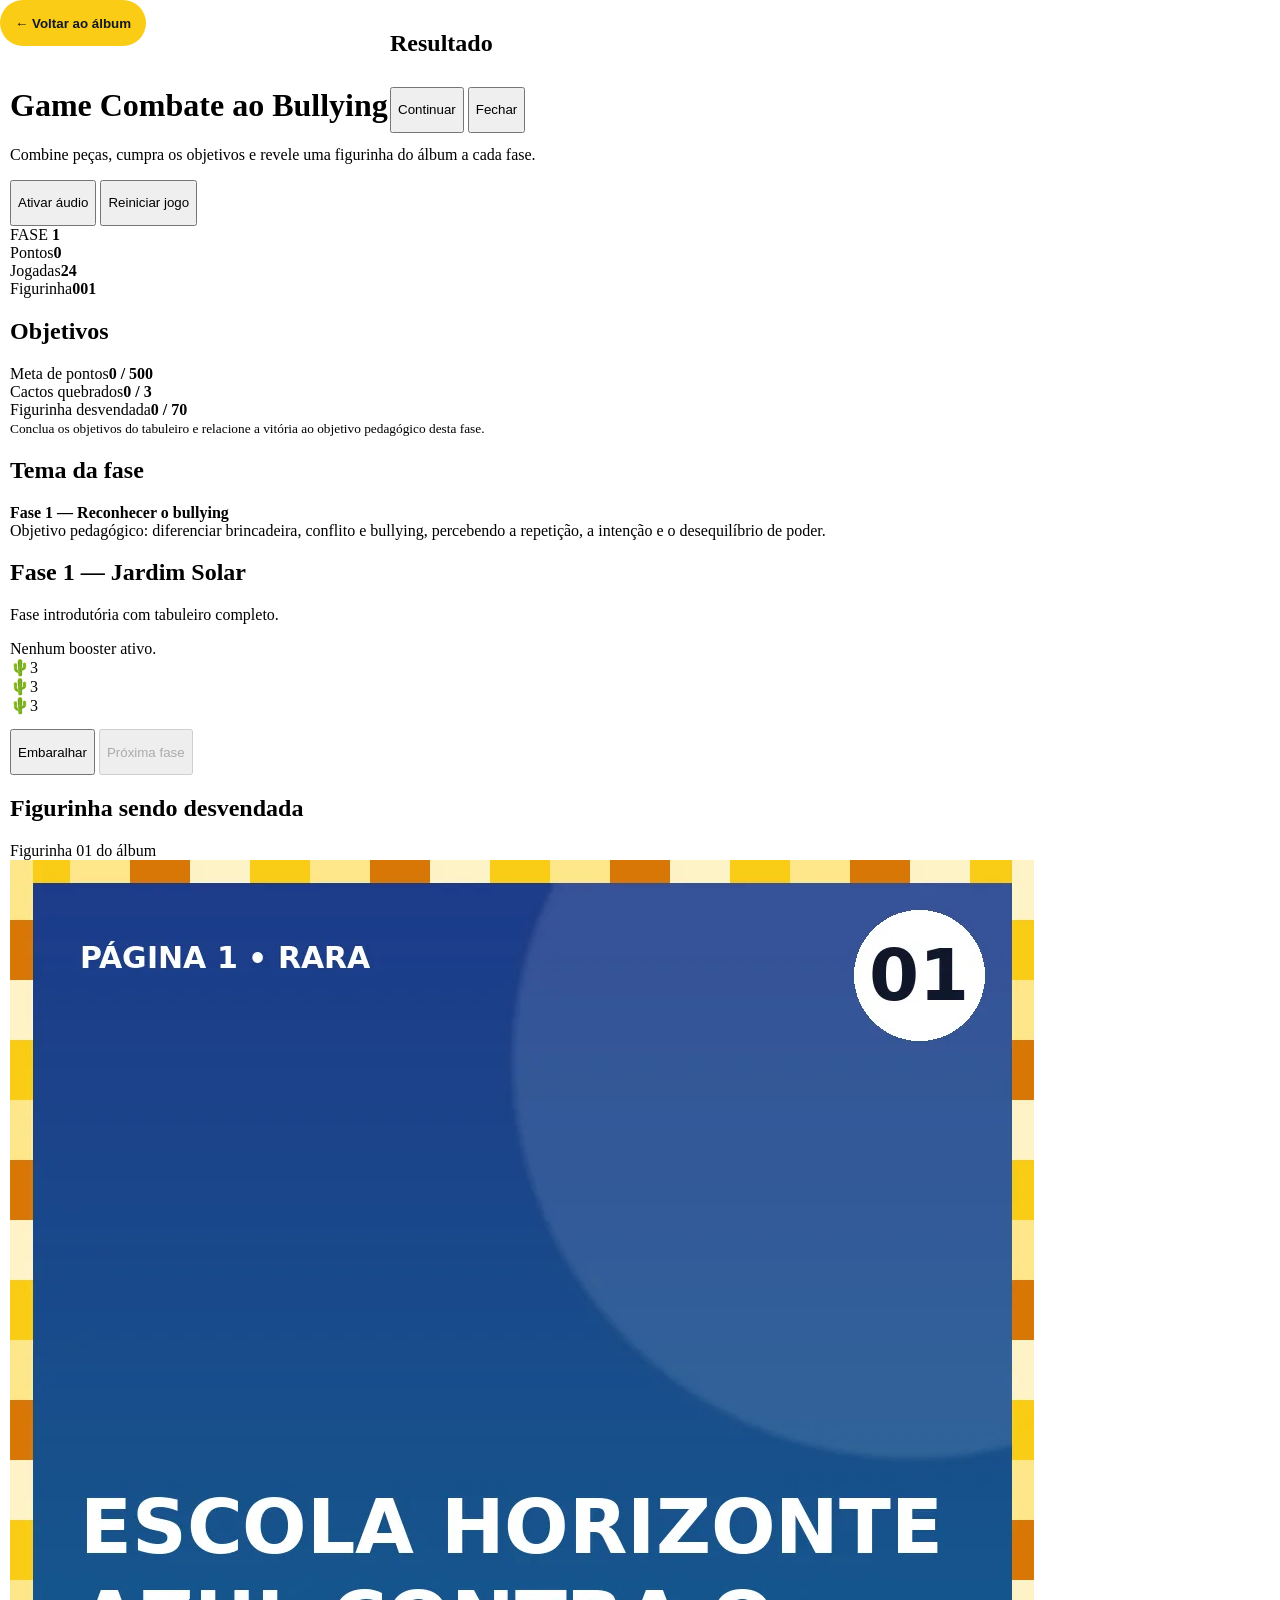
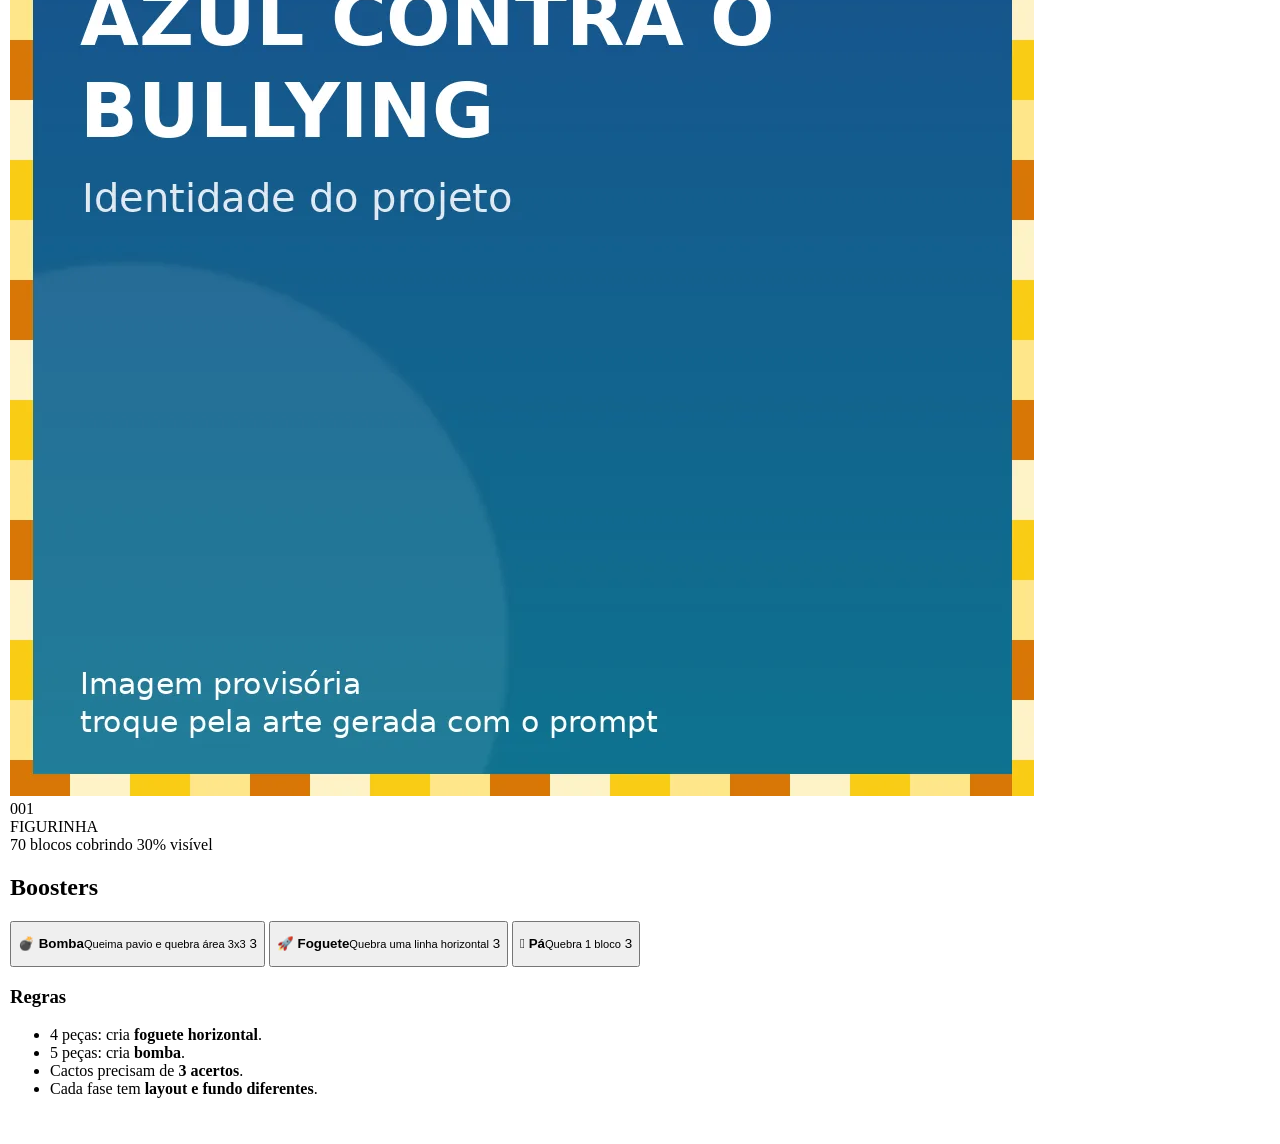
==== game/index.html @ 249a3100 "Álbum Combate ao Bullying e ao Cyberbullying — versão 1 Álbum digital pedagógico com escola fictícia" ====
<!DOCTYPE html>
<html lang="pt-BR">
<head>
  <meta charset="UTF-8" />
  <meta name="viewport" content="width=device-width, initial-scale=1.0" />
  <title>Game — Combate ao Bullying</title>
  <link rel="stylesheet" href="style.css" />
  <link rel="stylesheet" href="mobile-fix.css" />
</head>
<body>
  <audio id="audioFundo" src="audio/fundo.mp3" loop></audio>
  <audio id="audioClick" src="audio/click.mp3"></audio>
  <audio id="audioSwipe" src="audio/swipe.mp3"></audio>
  <audio id="audioMatch" src="audio/match.mp3"></audio>
  <audio id="audioSparkle" src="audio/sparkle.mp3"></audio>
  <audio id="audioBomba" src="audio/bomba.mp3"></audio>
  <audio id="audioFoguete" src="audio/foguete.mp3"></audio>
  <audio id="audioPa" src="audio/pa.mp3"></audio>
  <audio id="audioErro" src="audio/erro.mp3"></audio>
  <audio id="audioVitoria" src="audio/vitoria.mp3"></audio>

  <button id="dxGameBack" onclick="window.location.href='../index.html'">← Voltar ao álbum</button>

  <div class="pagina">
    <header class="topbar">
      <div>
        <h1>Game Combate ao Bullying</h1>
        <p>Combine peças, cumpra os objetivos e revele uma figurinha do álbum a cada fase.</p>
      </div>
      <div class="topbar-actions">
        <button id="btnAudio" class="btn btn-dark">Ativar áudio</button>
        <button id="btnReiniciar" class="btn btn-dark">Reiniciar jogo</button>
      </div>
    </header>

    <main class="layout">
      <aside class="painel painel-esquerdo">
        <div class="placa">
          <span class="placa-titulo">FASE</span>
          <strong id="faseAtual">1</strong>
        </div>

        <div class="card-info">
          <div class="linha-info"><span>Pontos</span><strong id="pontos">0</strong></div>
          <div class="linha-info"><span>Jogadas</span><strong id="movimentos">0</strong></div>
          <div class="linha-info"><span>Figurinha</span><strong id="figurinhaNumero">001</strong></div>
        </div>

        <div class="objetivos">
          <h2>Objetivos</h2>
          <div class="objetivo-item"><span>Meta de pontos</span><strong id="metaPontos">0 / 0</strong></div>
          <div class="objetivo-item"><span>Cactos quebrados</span><strong id="metaCactos">0 / 0</strong></div>
          <div class="objetivo-item"><span>Figurinha desvendada</span><strong id="metaFigurinha">0 / 0</strong></div>
          <div class="barra"><div id="progresso" class="progresso"></div></div>
          <small id="descricaoFase">Conclua os 3 objetivos para passar de fase.</small>
        </div>

        <div class="painel-preparo">
          <h2>Tema da fase</h2>
          <p id="temaFase">Cada fase agora tem layout próprio, fundo próprio e dificuldade própria.</p>
        </div>
      </aside>

      <section class="centro">
        <div class="tabuleiro-topo">
          <h2 id="tituloFase">Fase 1</h2>
          <p id="subtituloFase">Troque peças por clique ou arrastando um bloco por vez.</p>
        </div>

        <div id="statusBooster" class="status-booster">Nenhum booster ativo.</div>

        <div class="tabuleiro-wrap">
          <div id="tabuleiro" class="tabuleiro"></div>
        </div>

        <div class="acoes-centro">
          <button id="btnEmbaralhar" class="btn">Embaralhar</button>
          <button id="btnProximaFase" class="btn btn-primary" disabled>Próxima fase</button>
        </div>
      </section>

      <aside class="painel painel-direito">
        <div class="figurinha-box">
          <div class="figurinha-head">
            <h2>Figurinha sendo desvendada</h2>
            <span id="figurinhaArquivo" class="etiqueta-arquivo">001.webp</span>
          </div>
          <div id="stickerPreview" class="sticker-preview sem-imagem">
            <img id="stickerImage" alt="Figurinha" />
            <div id="stickerFallback" class="sticker-fallback">
              <div class="fallback-numero" id="fallbackNumero">001</div>
              <div class="fallback-texto">FIGURINHA</div>
            </div>
            <div id="stickerMask" class="sticker-mask"></div>
          </div>
          <div class="figurinha-stats">
            <span id="coberturaRestante">0 blocos cobrindo</span>
            <span id="porcentagemVisivel">0% visível</span>
          </div>
        </div>

        <h2>Boosters</h2>
        <button id="boosterBomba" class="booster-btn">
          <span class="booster-icone">💣</span>
          <span class="booster-texto"><strong>Bomba</strong><small>Queima pavio e quebra área 3x3</small></span>
          <span id="qtdBomba" class="booster-qtd">3</span>
        </button>

        <button id="boosterFoguete" class="booster-btn">
          <span class="booster-icone">🚀</span>
          <span class="booster-texto"><strong>Foguete</strong><small>Quebra uma linha horizontal</small></span>
          <span id="qtdFoguete" class="booster-qtd">3</span>
        </button>

        <button id="boosterPa" class="booster-btn">
          <span class="booster-icone">🪏</span>
          <span class="booster-texto"><strong>Pá</strong><small>Quebra 1 bloco</small></span>
          <span id="qtdPa" class="booster-qtd">3</span>
        </button>

        <div class="ajuda">
          <h3>Regras</h3>
          <ul>
            <li>4 peças: cria <b>foguete horizontal</b>.</li>
            <li>5 peças: cria <b>bomba</b>.</li>
            <li>Cactos precisam de <b>3 acertos</b>.</li>
            <li>Cada fase tem <b>layout e fundo diferentes</b>.</li>
          </ul>
        </div>
      </aside>
    </main>
  </div>

  <div id="modal" class="modal escondido">
    <div class="modal-box">
      <h2 id="modalTitulo">Resultado</h2>
      <p id="modalTexto"></p>
      <div class="modal-actions">
        <button id="btnModalPrincipal" class="btn btn-primary">Continuar</button>
        <button id="btnModalSecundario" class="btn btn-dark escondido">Fechar</button>
      </div>
    </div>
  </div>

  <script src="figurinhas/figurinhas-config.js"></script>
  <script src="script.js"></script>
  <script src="game-v13.js"></script>
</body>
</html>
---- game/mobile-fix.css ----
html,body{height:auto!important;min-height:100%!important;overflow-x:hidden!important;overflow-y:auto!important;-webkit-overflow-scrolling:touch!important}body{margin:0!important;padding-bottom:max(20px,env(safe-area-inset-bottom))!important}.pagina{width:min(1320px,100%)!important;min-height:100dvh!important;height:auto!important;max-height:none!important;overflow:visible!important;padding:10px!important}#dxGameBack,#dx20GameBack{position:static!important;left:auto!important;right:auto!important;top:auto!important;bottom:auto!important;z-index:auto!important;display:inline-flex!important;align-items:center!important;justify-content:center!important;min-height:46px!important;padding:10px 15px!important;margin:0 0 10px!important;border:0!important;border-radius:999px!important;background:#facc15!important;color:#111827!important;font-weight:900!important;box-shadow:none!important}.topbar{position:relative!important;top:auto!important;height:auto!important;max-height:none!important;overflow:visible!important}.layout{height:auto!important;max-height:none!important;overflow:visible!important;align-items:start!important}.painel,.centro,.painel-esquerdo,.painel-direito{height:auto!important;min-height:0!important;max-height:none!important;overflow:visible!important}.acoes-centro{position:static!important;left:auto!important;right:auto!important;bottom:auto!important;z-index:auto!important;background:transparent!important;backdrop-filter:none!important;padding:0!important;margin-top:14px!important}.modal{position:fixed!important;inset:0!important;overflow-y:auto!important;align-items:flex-start!important;padding:10px!important}.modal-box{width:min(500px,100%)!important;max-height:calc(100dvh - 20px)!important;overflow-y:auto!important;margin:auto!important}.modal-actions{position:static!important;background:transparent!important;padding-top:10px!important}.btn,.booster-btn{min-height:46px!important;touch-action:manipulation!important}@media(max-width:980px){.layout{grid-template-columns:1fr!important;gap:12px!important}.topbar{flex-direction:column!important;align-items:stretch!important;text-align:left!important}.topbar-actions{display:grid!important;grid-template-columns:1fr 1fr!important;width:100%!important}.tabuleiro{width:min(94vw,620px)!important;height:min(94vw,620px)!important;max-width:620px!important;max-height:620px!important;margin:auto!important}.painel-direito,.painel-esquerdo{width:100%!important}}@media(max-width:520px){.pagina{padding:8px!important}.topbar{padding:12px!important}.topbar h1{font-size:26px!important}.topbar-actions{grid-template-columns:1fr!important}.centro{padding:10px!important}.tabuleiro{width:94vw!important;height:94vw!important;padding:7px!important;gap:3px!important;border-radius:18px!important}.celula{border-radius:11px!important}.acoes-centro{display:grid!important;grid-template-columns:1fr 1fr!important;gap:8px!important}.acoes-centro .btn{width:100%!important;padding:11px 8px!important}.sticker-preview{max-width:260px!important;margin:10px auto!important}}
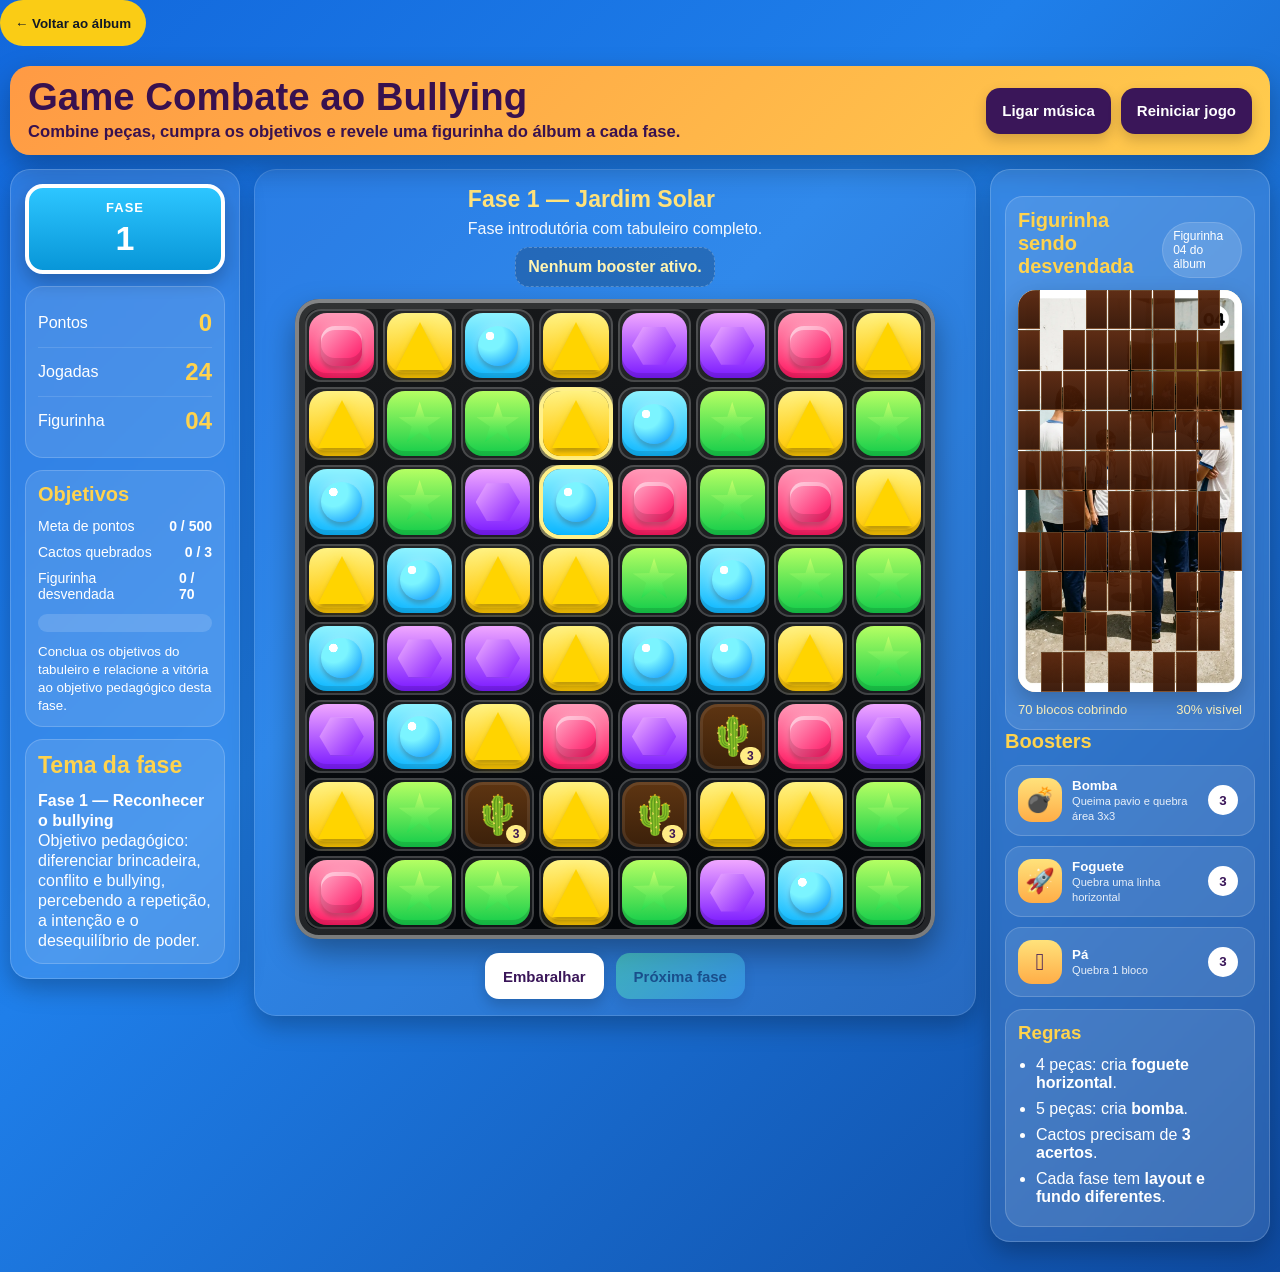
==== commit 5ee85572: "Game: figurinha revelada ao vencer a fase e som de acerto ao combinar - Cada fase desvenda uma figur" ====
--- a/game/index.html
+++ b/game/index.html
@@ -11,7 +11,7 @@
   <audio id="audioFundo" src="audio/fundo.mp3" loop></audio>
   <audio id="audioClick" src="audio/click.mp3"></audio>
   <audio id="audioSwipe" src="audio/swipe.mp3"></audio>
-  <audio id="audioMatch" src="audio/match.mp3"></audio>
+  <audio id="audioMatch" src="https://cdn.pixabay.com/download/audio/2021/08/04/audio_0625c1539c.mp3?filename=success-1-6297.mp3" preload="auto" onerror="if(!this.dataset.local){this.dataset.local=1;this.src='audio/match.mp3'}"></audio>
   <audio id="audioSparkle" src="audio/sparkle.mp3"></audio>
   <audio id="audioBomba" src="audio/bomba.mp3"></audio>
   <audio id="audioFoguete" src="audio/foguete.mp3"></audio>
@@ -28,7 +28,7 @@
         <p>Combine peças, cumpra os objetivos e revele uma figurinha do álbum a cada fase.</p>
       </div>
       <div class="topbar-actions">
-        <button id="btnAudio" class="btn btn-dark">Ativar áudio</button>
+        <button id="btnAudio" class="btn btn-dark">Ligar música</button>
         <button id="btnReiniciar" class="btn btn-dark">Reiniciar jogo</button>
       </div>
     </header>
@@ -83,7 +83,7 @@
         <div class="figurinha-box">
           <div class="figurinha-head">
             <h2>Figurinha sendo desvendada</h2>
-            <span id="figurinhaArquivo" class="etiqueta-arquivo">001.webp</span>
+            <span id="figurinhaArquivo" class="etiqueta-arquivo">Figurinha do álbum</span>
           </div>
           <div id="stickerPreview" class="sticker-preview sem-imagem">
             <img id="stickerImage" alt="Figurinha" />
@@ -142,6 +142,7 @@
     </div>
   </div>
 
+  <script src="../album-data.js"></script>
   <script src="figurinhas/figurinhas-config.js"></script>
   <script src="script.js"></script>
   <script src="game-v13.js"></script>
--- a/game/style.css
+++ b/game/style.css
@@ -0,0 +1,664 @@
+* { box-sizing: border-box; }
+:root {
+  --bg-start:#4cb8ff;
+  --bg-mid:#1e7bff;
+  --bg-end:#0f2d6b;
+  --board-bg1:rgba(22,22,22,.98);
+  --board-bg2:rgba(0,0,0,.96);
+  --board-frame1:rgba(255,255,255,.40);
+  --board-frame2:rgba(110,110,110,.30);
+  --panel:rgba(255,255,255,.11);
+  --panel-border:rgba(255,255,255,.18);
+  --yellow:#ffd34d;
+}
+body {
+  margin:0;
+  font-family:Arial,Helvetica,sans-serif;
+  background:radial-gradient(circle at top, var(--bg-start) 0%, var(--bg-mid) 34%, var(--bg-end) 100%);
+  color:#fff;
+  min-height:100vh;
+  transition:background .45s ease;
+}
+.pagina { width:min(1320px,98%); margin:0 auto; padding:16px 0 30px; }
+.topbar {
+  display:flex; justify-content:space-between; align-items:center; gap:16px;
+  background:linear-gradient(135deg,#ff9a44,#ffcc4d); color:#38114f; border-radius:22px; padding:16px 20px;
+  box-shadow:0 12px 30px rgba(0,0,0,.28); margin-bottom:14px;
+}
+.topbar h1 { margin:0; font-size:34px; }
+.topbar p { margin:6px 0 0; font-weight:bold; }
+.topbar-actions { display:flex; gap:10px; flex-wrap:wrap; }
+.layout { display:grid; grid-template-columns:260px 1fr 300px; gap:14px; align-items:start; }
+.painel {
+  background:var(--panel); border:1px solid var(--panel-border); border-radius:22px; padding:16px;
+  box-shadow:0 10px 24px rgba(0,0,0,.25); backdrop-filter: blur(3px);
+}
+.placa {
+  background:linear-gradient(180deg,#2dc6ff,#0896d8); border:4px solid #fff; border-radius:18px; text-align:center;
+  padding:14px; color:#fff; box-shadow:0 8px 20px rgba(0,0,0,.25);
+}
+.placa-titulo { display:block; font-size:13px; font-weight:bold; letter-spacing:1px; }
+.placa strong { display:block; font-size:40px; margin-top:4px; }
+.card-info,.objetivos,.painel-preparo,.ajuda,.figurinha-box {
+  background:var(--panel); border:1px solid var(--panel-border); border-radius:18px; padding:14px; margin-top:14px;
+}
+.linha-info { display:flex; justify-content:space-between; align-items:center; padding:10px 0; border-bottom:1px solid rgba(255,255,255,.12); }
+.linha-info:last-child { border-bottom:none; }
+.linha-info strong { color:var(--yellow); font-size:24px; }
+.objetivos h2,.painel-preparo h2,.painel-direito h2,.ajuda h3,.figurinha-head h2 { margin:0 0 12px; color:var(--yellow); }
+.objetivo-item { display:flex; justify-content:space-between; gap:10px; margin-bottom:10px; font-size:14px; }
+.barra { width:100%; height:18px; background:rgba(255,255,255,.15); border-radius:999px; overflow:hidden; margin:12px 0 10px; }
+.progresso { height:100%; width:0; background:linear-gradient(90deg,#47e284,#ffe45c); transition:width .3s ease; }
+.painel-preparo p { margin:0; line-height:1.45; }
+.centro { background:rgba(255,255,255,.08); border:1px solid rgba(255,255,255,.14); border-radius:22px; padding:16px; box-shadow:0 10px 24px rgba(0,0,0,.25); }
+.tabuleiro-topo h2 { margin:0; color:#ffe27b; }
+.tabuleiro-topo p { margin:6px 0 8px; opacity:.95; }
+.status-booster { background:rgba(0,0,0,.2); border:1px dashed rgba(255,255,255,.25); color:#fff4b1; padding:10px 12px; border-radius:14px; margin-bottom:12px; text-align:center; font-weight:bold; }
+.tabuleiro-wrap { display:flex; justify-content:center; align-items:center; }
+.tabuleiro {
+  width:min(74vw,640px); height:min(74vw,640px); display:grid; grid-template-columns:repeat(8,1fr); grid-template-rows:repeat(8,1fr); gap:5px;
+  background:linear-gradient(180deg,var(--board-bg1),var(--board-bg2)); padding:10px; border-radius:24px;
+  box-shadow:inset 0 0 0 4px var(--board-frame1), inset 0 0 0 10px var(--board-frame2), 0 14px 30px rgba(0,0,0,.35);
+  touch-action:none; transition:background .35s ease, box-shadow .35s ease;
+}
+.celula { position:relative; border-radius:16px; background:rgba(255,255,255,.08); box-shadow:inset 0 0 0 2px rgba(255,255,255,.18); overflow:hidden; touch-action:none; }
+.celula.bloqueada { background:transparent; box-shadow:none; }
+.peca,.cacto,.bloco-vazio {
+  position:absolute; inset:4px; display:flex; align-items:center; justify-content:center; user-select:none;
+}
+.bloco-vazio { background:rgba(255,255,255,.07); border:2px dashed rgba(255,255,255,.14); border-radius:16px; }
+.peca {
+  cursor:grab; border-radius:18px; transition:transform .15s ease, box-shadow .15s ease, filter .15s ease;
+  box-shadow:inset 0 -5px 0 rgba(0,0,0,.12), 0 5px 10px rgba(0,0,0,.15);
+}
+.peca:active { cursor:grabbing; }
+.peca:hover { transform:scale(1.05); }
+.peca.selecionada { box-shadow:0 0 0 4px #ffe45c, 0 0 18px rgba(255,228,92,.85); transform:scale(1.08); }
+.peca.arrastando { box-shadow:0 0 0 4px #52ffb8, 0 0 22px rgba(82,255,184,.95), 0 0 36px rgba(82,255,184,.55); transform:scale(1.10); animation:arrastoPulse .75s infinite alternate; }
+.peca.dica { box-shadow:0 0 0 4px #fff08a, 0 0 20px rgba(255,240,138,.95), 0 0 34px rgba(255,240,138,.45); animation:dicaPulse .85s infinite alternate; z-index:2; }
+.peca.removendo { animation:sumir .25s forwards; }
+@keyframes sumir { to { opacity:0; transform:scale(0);} }
+@keyframes dicaPulse { from { transform:scale(1.02); filter:brightness(1); } to { transform:scale(1.10); filter:brightness(1.18); } }
+@keyframes arrastoPulse { from { transform:scale(1.06); filter:brightness(1); } to { transform:scale(1.12); filter:brightness(1.2); } }
+.tipo-azul { background:linear-gradient(180deg,#8ff3ff,#0bb6ff); }
+.tipo-amarelo { background:linear-gradient(180deg,#fff283,#ffc400); }
+.tipo-verde { background:linear-gradient(180deg,#b5ff63,#13cd4a); }
+.tipo-vermelho { background:linear-gradient(180deg,#ff9ab8,#ff1660); }
+.tipo-roxo { background:linear-gradient(180deg,#f0a7ff,#7a19ff); }
+.badge-especial { position:absolute; right:2px; top:2px; font-size:16px; background:rgba(255,255,255,.9); color:#3a1659; border-radius:50%; width:22px; height:22px; display:grid; place-items:center; box-shadow:0 2px 4px rgba(0,0,0,.2); }
+.cacto { background:linear-gradient(180deg,#5e3512,#3b200a); border-radius:18px; box-shadow:inset 0 0 0 3px rgba(255,255,255,.08), 0 5px 10px rgba(0,0,0,.15); }
+.cacto-corpo { font-size:clamp(24px,3.2vw,38px); }
+.cacto-hp { position:absolute; right:4px; bottom:4px; background:#ffec85; color:#3c1552; border-radius:999px; padding:2px 7px; font-size:12px; font-weight:bold; }
+.cacto.dano-2 { background:linear-gradient(180deg,#71431b,#49280d); }
+.cacto.dano-1 { background:linear-gradient(180deg,#8b5930,#5a3418); }
+.forma {
+  width:62%; height:62%; display:block;
+  filter: drop-shadow(0 4px 2px rgba(0,0,0,.22)) drop-shadow(0 0 7px rgba(255,255,255,.35));
+}
+.forma-circulo { border-radius:50%; background:radial-gradient(circle at 30% 25%, #ffffff 0 10%, #7bf4ff 11% 35%, #008dff 100%); }
+.forma-triangulo { width:0; height:0; background:transparent; border-left:24px solid transparent; border-right:24px solid transparent; border-bottom:48px solid #ffd400; filter: drop-shadow(0 4px 2px rgba(0,0,0,.25)) drop-shadow(0 0 8px rgba(255,212,0,.75)); }
+.forma-estrela { width:68%; height:68%; background:linear-gradient(180deg,#c6ff6a,#17d94d); clip-path:polygon(50% 0%,61% 34%,98% 35%,68% 56%,79% 91%,50% 70%,21% 91%,32% 56%,2% 35%,39% 34%); }
+.forma-quadrado { border-radius:14px; background:linear-gradient(135deg,#ffa9c5,#ff0f61); box-shadow: inset 0 -8px 0 rgba(0,0,0,.12), inset 0 4px 0 rgba(255,255,255,.45); }
+.forma-hexagono { width:68%; height:58%; background:linear-gradient(135deg,#efaeff,#841dff); clip-path:polygon(25% 0%,75% 0%,100% 50%,75% 100%,25% 100%,0% 50%); }
+.acoes-centro { display:flex; justify-content:center; gap:12px; margin-top:14px; flex-wrap:wrap; }
+.btn { border:none; border-radius:14px; padding:13px 18px; font-size:15px; font-weight:bold; background:#fff; color:#3a1659; cursor:pointer; box-shadow:0 6px 14px rgba(0,0,0,.18); }
+.btn:hover { filter:brightness(.96); }
+.btn:disabled { opacity:.45; cursor:not-allowed; }
+.btn-primary { background:linear-gradient(135deg,#59f3a7,#46b8ff); color:#072440; }
+.btn-dark { background:#3a1659; color:#fff; }
+.figurinha-head { display:flex; justify-content:space-between; align-items:center; gap:10px; }
+.etiqueta-arquivo { background:rgba(255,255,255,.14); border:1px solid rgba(255,255,255,.14); padding:6px 10px; border-radius:999px; font-size:12px; }
+.sticker-preview { position:relative; width:100%; aspect-ratio:5/8; margin-top:12px; border-radius:18px; overflow:hidden; background:linear-gradient(180deg,#ffe78e,#ffb45f); box-shadow:inset 0 0 0 4px rgba(255,255,255,.35), 0 8px 22px rgba(0,0,0,.22); }
+.sticker-preview img { position:absolute; inset:0; width:100%; height:100%; object-fit:cover; display:block; }
+.sticker-preview.sem-imagem img { display:none; }
+.sticker-fallback { position:absolute; inset:0; display:flex; flex-direction:column; align-items:center; justify-content:center; background:linear-gradient(180deg,#ffe78e,#ffb45f); color:#5b2750; text-align:center; }
+.fallback-numero { font-size:56px; font-weight:900; line-height:1; }
+.fallback-texto { font-size:18px; font-weight:bold; letter-spacing:2px; margin-top:10px; }
+.sticker-mask { position:absolute; inset:0; display:grid; grid-template-columns:repeat(10,1fr); grid-template-rows:repeat(10,1fr); gap:1px; }
+.mask-cell { background:linear-gradient(180deg, rgba(86,34,9,.95), rgba(52,18,2,.95)); border:1px solid rgba(255,220,150,.22); }
+.figurinha-stats { display:flex; justify-content:space-between; gap:8px; font-size:13px; margin-top:10px; color:#fff4c0; }
+.booster-btn { width:100%; border:none; background:rgba(255,255,255,.1); border:1px solid rgba(255,255,255,.18); border-radius:16px; padding:12px; color:#fff; display:grid; grid-template-columns:44px 1fr 34px; gap:10px; align-items:center; cursor:pointer; margin-bottom:10px; text-align:left; }
+.booster-btn:hover { background:rgba(255,255,255,.16); }
+.booster-btn.ativo { box-shadow:0 0 0 3px #ffe45c; background:rgba(255,255,255,.18); }
+.booster-btn:disabled { opacity:.45; cursor:not-allowed; }
+.booster-icone { width:44px; height:44px; display:grid; place-items:center; border-radius:14px; background:linear-gradient(180deg,#ffe27b,#ffad47); color:#3a1659; font-size:24px; }
+.booster-texto strong { display:block; }
+.booster-texto small { opacity:.88; }
+.booster-qtd { width:30px; height:30px; display:grid; place-items:center; border-radius:50%; background:#fff; color:#3a1659; font-weight:bold; }
+.ajuda ul { margin:0; padding-left:18px; }
+.ajuda li { margin-bottom:8px; }
+.modal { position:fixed; inset:0; background:rgba(0,0,0,.72); display:flex; align-items:center; justify-content:center; padding:18px; z-index:999; }
+.modal.escondido { display:none; }
+.modal-box { width:min(460px,96%); background:#fff; color:#3a1659; border-radius:24px; padding:24px; text-align:center; box-shadow:0 14px 38px rgba(0,0,0,.35); }
+.modal-box h2 { margin-top:0; }
+.modal-actions { display:flex; gap:12px; justify-content:center; margin-top:18px; flex-wrap:wrap; }
+.escondido { display:none !important; }
+@media (max-width:1100px){ .layout { grid-template-columns:1fr; } .tabuleiro { width:min(92vw,640px); height:min(92vw,640px); } }
+@media (max-width:700px){ .topbar{ flex-direction:column; text-align:center; } .topbar h1{ font-size:28px; } .figurinha-stats{ flex-direction:column; } }
+
+
+/* Animação da bomba: pavio queimando antes da explosão */
+.pavio-wrap {
+  position: absolute;
+  inset: 0;
+  display: grid;
+  place-items: center;
+  pointer-events: none;
+  z-index: 8;
+}
+
+.bomba-animada {
+  width: 70%;
+  height: 70%;
+  border-radius: 50%;
+  background: radial-gradient(circle at 30% 25%, #ffffff 0 8%, #343434 9% 48%, #080808 100%);
+  box-shadow: inset 0 -8px 0 rgba(0,0,0,.45), 0 0 22px rgba(255,220,90,.75);
+  position: relative;
+  animation: bombaTremer .12s infinite alternate;
+}
+
+.bomba-animada::before {
+  content: "";
+  position: absolute;
+  width: 48%;
+  height: 8%;
+  background: linear-gradient(90deg, #3b1f0b, #ffdf69, #ff4500);
+  border-radius: 999px;
+  top: -10%;
+  right: -22%;
+  transform: rotate(-28deg);
+  transform-origin: left center;
+  animation: pavioQueimar .85s linear forwards;
+}
+
+.bomba-animada::after {
+  content: "🔥";
+  position: absolute;
+  top: -28%;
+  right: -36%;
+  font-size: clamp(18px, 3vw, 32px);
+  animation: chamaPavio .18s infinite alternate;
+}
+
+.explosao-animada {
+  width: 100%;
+  height: 100%;
+  display: grid;
+  place-items: center;
+  font-size: clamp(44px, 7vw, 92px);
+  animation: explosaoBoom .42s ease-out forwards;
+  filter: drop-shadow(0 0 20px rgba(255,220,60,.95));
+}
+
+.explosao-animada::before {
+  content: "💥";
+}
+
+@keyframes pavioQueimar {
+  from {
+    width: 48%;
+    opacity: 1;
+  }
+  to {
+    width: 8%;
+    opacity: .55;
+  }
+}
+
+@keyframes chamaPavio {
+  from {
+    transform: scale(.85) rotate(-8deg);
+  }
+  to {
+    transform: scale(1.22) rotate(8deg);
+  }
+}
+
+@keyframes bombaTremer {
+  from {
+    transform: translate(-1px, 1px) rotate(-2deg) scale(1);
+  }
+  to {
+    transform: translate(1px, -1px) rotate(2deg) scale(1.04);
+  }
+}
+
+@keyframes explosaoBoom {
+  0% {
+    transform: scale(.3);
+    opacity: 0;
+  }
+  35% {
+    transform: scale(1.25);
+    opacity: 1;
+  }
+  100% {
+    transform: scale(1.9);
+    opacity: 0;
+  }
+}
+
+.premio-album-municipal{position:fixed;inset:0;background:rgba(0,0,0,.75);display:grid;place-items:center;z-index:99999;padding:16px}
+.premio-album-box{width:min(420px,94vw);background:#fff;color:#111827;border-radius:24px;padding:20px;text-align:center;border:4px solid #facc15;box-shadow:0 18px 40px rgba(0,0,0,.35)}
+.premio-album-box img{width:min(260px,80vw);max-height:310px;object-fit:contain;border-radius:16px;background:#111827;display:block;margin:10px auto}
+.premio-album-box button{border:0;border-radius:999px;background:#facc15;color:#111827;font-weight:900;padding:10px 14px;margin:5px}
+
+.btn-retornar-album{
+  position:fixed;
+  left:12px;
+  top:12px;
+  z-index:99999;
+  border:0;
+  border-radius:999px;
+  padding:10px 14px;
+  background:#facc15;
+  color:#111827;
+  font-weight:900;
+  box-shadow:0 5px 16px rgba(0,0,0,.35);
+}
+.premio-album-box img{object-fit:contain!important}
+
+
+/* ===== AJUSTE FINAL: GAME CABENDO NA TELA ===== */
+html, body{
+  width:100%;
+  min-height:100%;
+  overflow:hidden !important;
+}
+
+body{
+  margin:0 !important;
+}
+
+.game,
+.app,
+main{
+  max-height:100vh !important;
+  overflow:hidden !important;
+}
+
+/* Cabeçalho mais baixo */
+header,
+.topo,
+.game-header{
+  min-height:auto !important;
+  padding:8px 14px !important;
+}
+
+/* Área geral do game */
+.game-layout,
+.container,
+.wrapper{
+  height:calc(100vh - 88px) !important;
+  max-height:calc(100vh - 88px) !important;
+  overflow:hidden !important;
+}
+
+/* Caso o game use layout com colunas */
+.game-board,
+.board-area,
+.tabuleiro-area,
+#gameBoard,
+#board,
+.tabuleiro{
+  max-height:calc(100vh - 210px) !important;
+  overflow:hidden !important;
+}
+
+/* Tabuleiro menor e centralizado */
+.board,
+.grid,
+.game-grid,
+.tabuleiro{
+  transform-origin:top center !important;
+}
+
+/* Blocos/células menores para não cortar em notebook */
+.cell,
+.tile,
+.gem,
+.piece,
+.bloco,
+.candy{
+  max-width:58px !important;
+  max-height:58px !important;
+}
+
+/* Painel da direita mais compacto */
+.sidebar,
+.side-panel,
+.info-panel,
+.card-lateral,
+.objectives,
+.painel-direito{
+  max-height:calc(100vh - 130px) !important;
+  overflow:hidden !important;
+}
+
+/* Títulos e textos menores */
+h1{font-size:clamp(1.35rem,2.4vw,2.1rem) !important;}
+h2{font-size:clamp(1rem,1.8vw,1.45rem) !important;}
+p{line-height:1.25 !important;}
+
+/* Botão Retornar ao álbum no topo, igual aos outros */
+.btn-retornar-topo,
+.top-return button{
+  border:0 !important;
+  border-radius:14px !important;
+  padding:12px 18px !important;
+  background:#3b0764 !important;
+  color:#fff !important;
+  font-weight:900 !important;
+  box-shadow:0 5px 12px rgba(0,0,0,.28) !important;
+}
+
+/* Se existir antigo botão fixo, não deixar atrapalhar */
+.btn-retornar-album{
+  position:static !important;
+}
+
+/* Ajuste específico para telas de notebook */
+@media (min-width: 900px) and (max-height: 760px){
+  .game-layout,
+  .container,
+  .wrapper{
+    height:calc(100vh - 76px) !important;
+    max-height:calc(100vh - 76px) !important;
+  }
+
+  .board,
+  .grid,
+  .game-grid,
+  .tabuleiro{
+    transform:scale(.82) !important;
+  }
+
+  .cell,
+  .tile,
+  .gem,
+  .piece,
+  .bloco,
+  .candy{
+    max-width:52px !important;
+    max-height:52px !important;
+  }
+
+  header,
+  .topo,
+  .game-header{
+    padding:6px 12px !important;
+  }
+}
+
+/* Celular pode rolar se necessário */
+@media(max-width:760px){
+  html,body{
+    overflow:auto !important;
+  }
+  .game,
+  .app,
+  main,
+  .game-layout,
+  .container,
+  .wrapper{
+    height:auto !important;
+    max-height:none !important;
+    overflow:visible !important;
+  }
+  .board,
+  .grid,
+  .game-grid,
+  .tabuleiro{
+    transform:none !important;
+  }
+}
+
+
+/* ===== CORREÇÃO FINAL: GAME NÃO ESPREMIDO ===== */
+html,
+body{
+  width:100%!important;
+  min-height:100%!important;
+  height:auto!important;
+  overflow-x:hidden!important;
+  overflow-y:auto!important;
+}
+
+body{
+  margin:0!important;
+  background:linear-gradient(135deg,#1268dc 0%, #1f7fea 40%, #0e4aa0 100%)!important;
+}
+
+.pagina{
+  width:min(1440px, 98vw)!important;
+  max-width:1440px!important;
+  margin:0 auto!important;
+  padding:12px 0 24px!important;
+  height:auto!important;
+  min-height:100vh!important;
+  max-height:none!important;
+  overflow:visible!important;
+}
+
+.topbar{
+  display:flex!important;
+  align-items:center!important;
+  justify-content:space-between!important;
+  gap:14px!important;
+  padding:12px 18px!important;
+  margin-bottom:14px!important;
+  min-height:82px!important;
+  max-height:none!important;
+  overflow:visible!important;
+  border-radius:20px!important;
+}
+
+.topbar h1{
+  font-size:clamp(1.85rem, 3vw, 3rem)!important;
+  line-height:1!important;
+  margin:0!important;
+}
+
+.topbar p{
+  font-size:clamp(.9rem, 1.3vw, 1.08rem)!important;
+  margin:6px 0 0!important;
+  line-height:1.25!important;
+}
+
+.topbar-actions{
+  display:flex!important;
+  align-items:center!important;
+  justify-content:flex-end!important;
+  gap:10px!important;
+  flex-wrap:wrap!important;
+  min-width:max-content!important;
+}
+
+.layout{
+  display:grid!important;
+  grid-template-columns: 230px minmax(580px, 1fr) 280px!important;
+  gap:14px!important;
+  align-items:start!important;
+  height:auto!important;
+  max-height:none!important;
+  overflow:visible!important;
+}
+
+.painel{
+  padding:14px!important;
+  border-radius:20px!important;
+  height:auto!important;
+  max-height:none!important;
+  overflow:visible!important;
+}
+
+.painel-esquerdo,
+.painel-direito{
+  max-height:none!important;
+  overflow:visible!important;
+}
+
+.placa{
+  padding:12px!important;
+}
+
+.placa strong{
+  font-size:34px!important;
+}
+
+.card-info,
+.objetivos,
+.painel-preparo,
+.ajuda,
+.figurinha-box{
+  padding:12px!important;
+  margin-top:12px!important;
+}
+
+.objetivos h2,
+.figurinha-head h2,
+.painel-direito h2{
+  font-size:1.25rem!important;
+  line-height:1.15!important;
+}
+
+.centro,
+.area-central,
+.game-center,
+.tabuleiro-wrap,
+.board-wrap{
+  min-width:0!important;
+  width:100%!important;
+  display:flex!important;
+  flex-direction:column!important;
+  align-items:center!important;
+}
+
+/* Tabuleiro mais solto e centralizado */
+.tabuleiro,
+#tabuleiro,
+.board,
+#board,
+.game-board,
+.grid,
+.game-grid{
+  transform:none!important;
+  transform-origin:center!important;
+  max-height:none!important;
+  overflow:visible!important;
+}
+
+/* Peças com tamanho confortável */
+.celula,
+.peca,
+.bloco,
+.tile,
+.cell,
+.gem,
+.candy,
+.piece{
+  max-width:none!important;
+  max-height:none!important;
+}
+
+/* Figurinha lateral sem apertar */
+.sticker-preview{
+  width:100%!important;
+  max-width:250px!important;
+  margin:0 auto!important;
+  aspect-ratio:5/7!important;
+}
+
+.sticker-preview img{
+  width:100%!important;
+  height:100%!important;
+  object-fit:contain!important;
+}
+
+/* Botões do topo */
+.btn-retornar-topo,
+.topbar-actions .btn{
+  white-space:nowrap!important;
+  border-radius:14px!important;
+  padding:12px 16px!important;
+  font-weight:900!important;
+}
+
+/* Notebook: mantém 3 colunas, mas sem cortar/espremer */
+@media (max-width: 1200px){
+  .layout{
+    grid-template-columns: 210px minmax(520px, 1fr) 245px!important;
+    gap:10px!important;
+  }
+  .pagina{
+    width:99vw!important;
+  }
+  .painel{
+    padding:11px!important;
+  }
+  .sticker-preview{
+    max-width:220px!important;
+  }
+}
+
+/* Telas menores: empilha para não espremer */
+@media (max-width: 980px){
+  .layout{
+    grid-template-columns:1fr!important;
+  }
+  .painel-esquerdo,
+  .painel-direito{
+    width:100%!important;
+  }
+  .topbar{
+    flex-direction:column!important;
+    align-items:flex-start!important;
+  }
+  .topbar-actions{
+    width:100%!important;
+    justify-content:flex-start!important;
+  }
+}
+
+/* Desfaz ajustes antigos que estavam achatando a tela */
+.game,
+.app,
+main,
+.game-layout,
+.container,
+.wrapper,
+.board-area,
+.tabuleiro-area{
+  max-height:none!important;
+  height:auto!important;
+  overflow:visible!important;
+}
+
+@media (min-width:900px) and (max-height:760px){
+  .board,
+  .grid,
+  .game-grid,
+  .tabuleiro{
+    transform:none!important;
+  }
+  .layout{
+    grid-template-columns: 205px minmax(540px, 1fr) 245px!important;
+  }
+  .topbar{
+    min-height:74px!important;
+    padding:10px 16px!important;
+  }
+}
+
+/* ===== Revelação da figurinha ao vencer a fase ===== */
+.premio-album-box.revelacao{background:linear-gradient(180deg,#fff7d6,#ffffff)}
+.premio-album-box .revelacao-carta{width:min(230px,62vw);aspect-ratio:768/1376;margin:10px auto;perspective:900px}
+.premio-album-box .revelacao-carta img{width:100%!important;height:100%!important;max-height:none!important;object-fit:cover!important;border-radius:14px;background:transparent!important;
+  animation:revelarCarta .9s cubic-bezier(.2,.8,.2,1.2) both;box-shadow:0 0 0 3px #facc15,0 18px 40px rgba(250,204,21,.45)}
+@keyframes revelarCarta{0%{transform:rotateY(90deg) scale(.6);opacity:0}60%{transform:rotateY(-12deg) scale(1.04);opacity:1}100%{transform:rotateY(0) scale(1)}}
+.premio-album-box button.secundario{background:#e5e7eb}
+.sticker-preview.figurinha-revelada{box-shadow:0 0 0 3px #facc15,0 0 30px rgba(250,204,21,.6);transition:box-shadow .4s}
+.sticker-preview img{object-fit:cover}
+/* a capa "FIGURINHA" só aparece se a imagem não carregar */
+.sticker-preview:not(.sem-imagem) .sticker-fallback{display:none!important}
+.sticker-preview{aspect-ratio:768/1376!important}
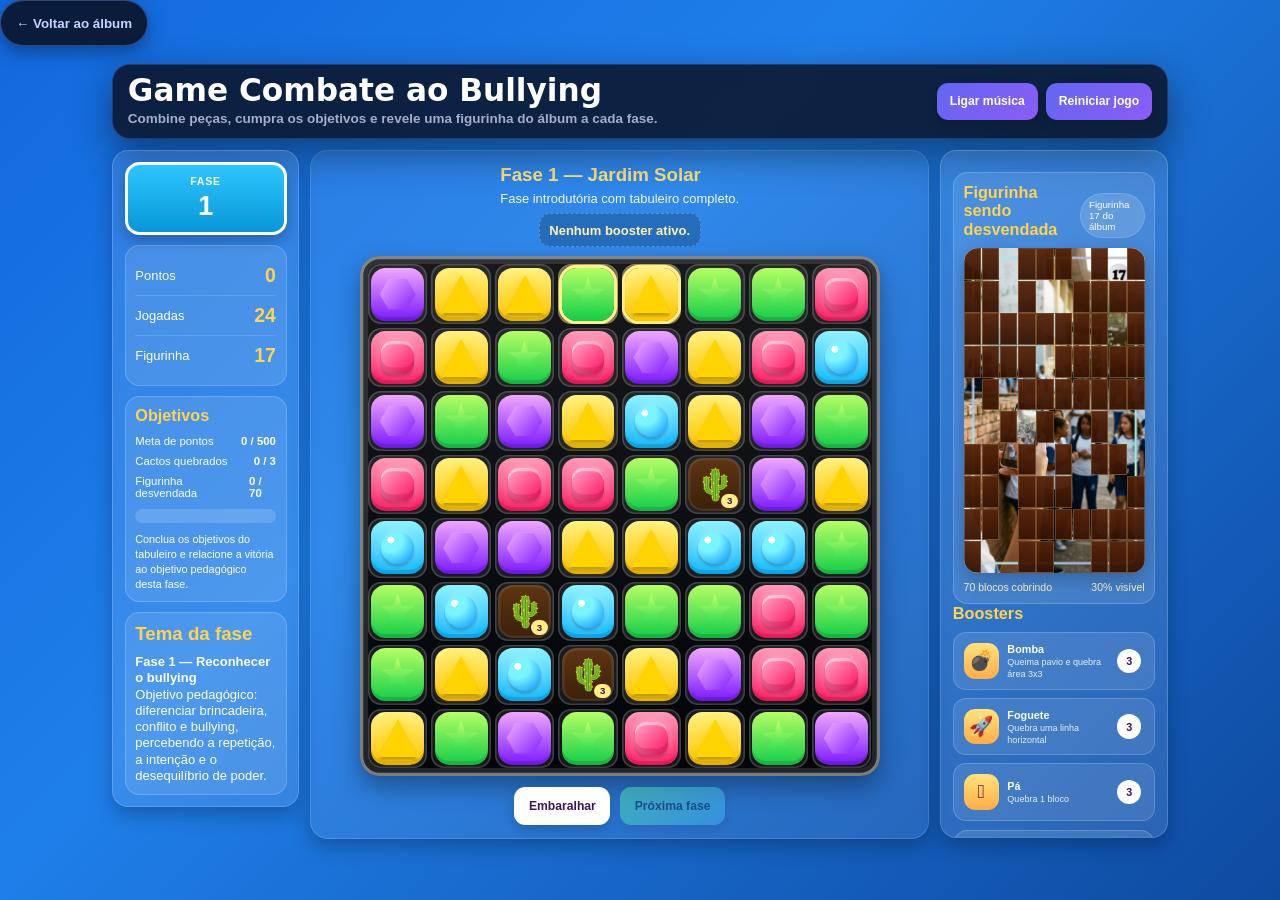
==== commit adf2ccf0: "Game cabe na tela do computador sem rolar (ajuste automático de escala) Co-Authored-By: Claude Opus " ====
--- a/game/index.html
+++ b/game/index.html
@@ -146,5 +146,23 @@
   <script src="figurinhas/figurinhas-config.js"></script>
   <script src="script.js"></script>
   <script src="game-v13.js"></script>
+<script>
+/* Ajusta o game para caber na altura da tela do computador, sem rolar. */
+(function(){
+  function ajustar(){
+    var pg=document.querySelector('.pagina'), top=document.querySelector('.topbar'), centro=document.querySelector('.centro'); if(!pg||!top||!centro) return;
+    var paineis=document.querySelectorAll('.layout > .painel');
+    pg.style.zoom=''; paineis.forEach(function(p){p.style.removeProperty('max-height');p.style.removeProperty('overflow-y');});
+    if(window.innerWidth<1101) return;
+    paineis.forEach(function(p){p.style.setProperty('max-height','120px','important');p.style.setProperty('overflow-y','auto','important');});
+    var h=centro.offsetHeight;
+    paineis.forEach(function(p){p.style.setProperty('max-height',h+'px','important');});
+    var util=pg.getBoundingClientRect().top+window.scrollY+pg.scrollHeight+80, z=Math.min(1, window.innerHeight/util);
+    z=Math.max(0.55,z); if(z<0.99){ pg.style.zoom=z.toFixed(3); document.body.style.paddingBottom='0'; }
+  }
+  window.addEventListener('load',function(){ajustar();setTimeout(ajustar,600);setTimeout(ajustar,1800);});
+  window.addEventListener('resize',function(){clearTimeout(window.__cbz);window.__cbz=setTimeout(ajustar,150);});
+})();
+</script>
 </body>
 </html>
--- a/game/style.css
+++ b/game/style.css
@@ -662,3 +662,18 @@
 /* a capa "FIGURINHA" só aparece se a imagem não carregar */
 .sticker-preview:not(.sem-imagem) .sticker-fallback{display:none!important}
 .sticker-preview{aspect-ratio:768/1376!important}
+/* revelação cabe em qualquer altura de tela (notebook, celular deitado) */
+.premio-album-municipal{overflow-y:auto!important; align-items:center!important; padding:12px!important}
+.premio-album-box.revelacao{max-height:calc(100vh - 24px); max-height:calc(100dvh - 24px); overflow-y:auto; display:flex; flex-direction:column; align-items:center; padding:14px 18px!important}
+.premio-album-box.revelacao h2{margin:0 0 4px!important; font-size:1.35rem}
+.premio-album-box.revelacao p{margin:4px 0!important}
+.premio-album-box .revelacao-carta{width:auto!important; height:min(46vh,46dvh,410px)!important; aspect-ratio:768/1376; margin:6px auto!important; flex:none}
+.premio-album-box.revelacao .revelacao-botoes{display:flex; gap:8px; flex-wrap:wrap; justify-content:center; margin-top:6px}
+
+/* ===== Identidade "Horizonte Noturno" do álbum Combate ao Bullying ===== */
+body:not(#cb) .topbar{background:rgba(10,15,31,.82)!important; color:#e8ecf8!important; border:1px solid rgba(148,163,255,.2)!important; box-shadow:0 18px 48px rgba(0,0,0,.45)!important; border-radius:22px!important; backdrop-filter:blur(12px)}
+body:not(#cb) .topbar h1{color:#fff!important; text-shadow:none!important; font-family:"Nunito","Segoe UI",system-ui,sans-serif!important}
+body:not(#cb) .topbar p{color:#a3aecb!important}
+body:not(#cb) .topbar .btn{background:linear-gradient(135deg,#6366f1,#8b5cf6)!important; color:#fff!important; border:0!important}
+body:not(#cb) #dxGameBack{background:rgba(10,15,31,.85)!important; color:#c7d2fe!important; border:1px solid rgba(148,163,255,.3)!important; box-shadow:0 6px 18px rgba(0,0,0,.35)!important}
+
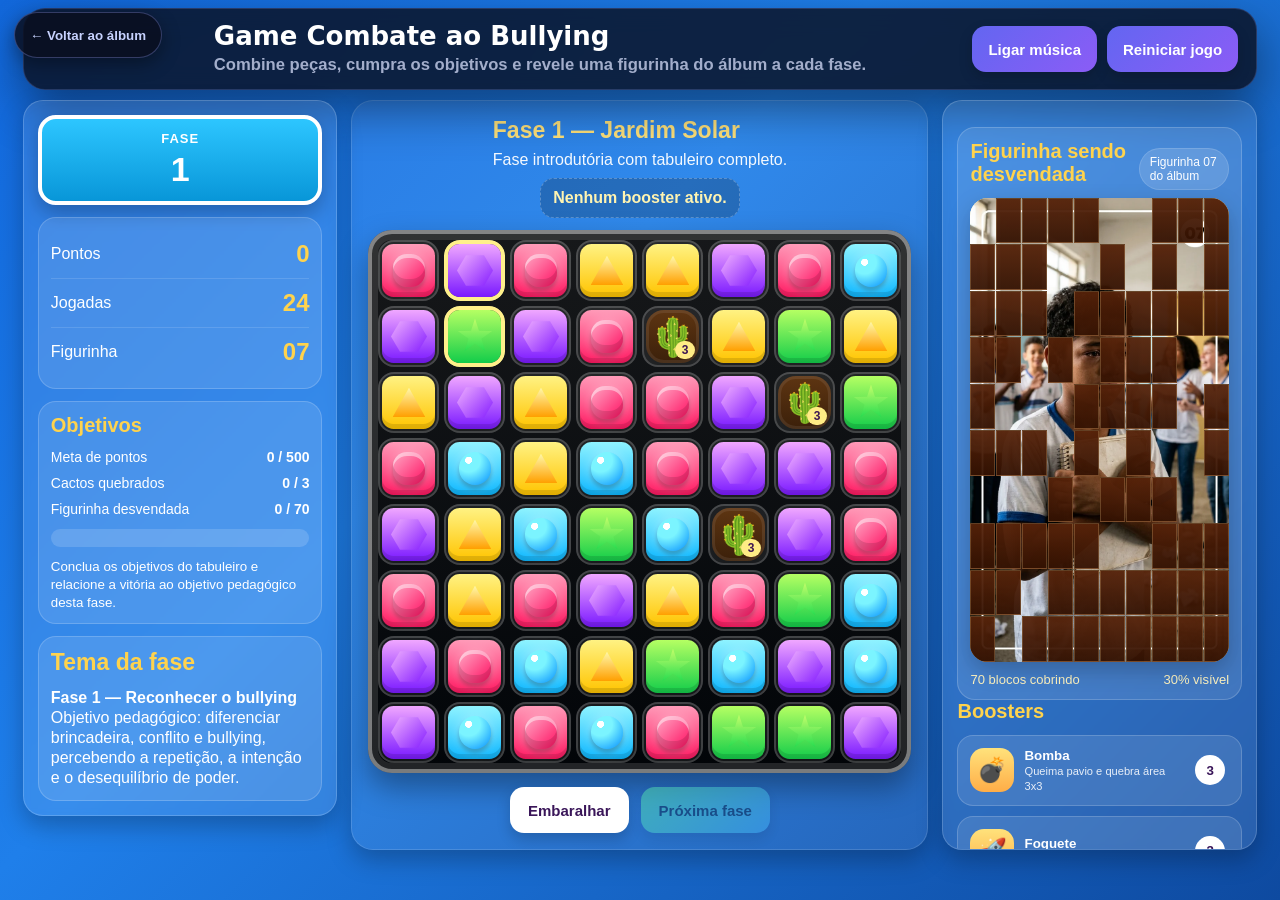
==== commit 121dff65: "Game: tela inteira na largura, só o tabuleiro diminui para caber na altura Co-Authored-By: Claude Op" ====
--- a/game/index.html
+++ b/game/index.html
@@ -147,18 +147,24 @@
   <script src="script.js"></script>
   <script src="game-v13.js"></script>
 <script>
-/* Ajusta o game para caber na altura da tela do computador, sem rolar. */
+/* Computador: o tabuleiro diminui para caber na altura da tela; o resto ocupa a largura toda. */
 (function(){
   function ajustar(){
-    var pg=document.querySelector('.pagina'), top=document.querySelector('.topbar'), centro=document.querySelector('.centro'); if(!pg||!top||!centro) return;
+    var pg=document.querySelector('.pagina'), tab=document.getElementById('tabuleiro'), centro=document.querySelector('.centro'); if(!pg||!tab||!centro) return;
     var paineis=document.querySelectorAll('.layout > .painel');
-    pg.style.zoom=''; paineis.forEach(function(p){p.style.removeProperty('max-height');p.style.removeProperty('overflow-y');});
+    pg.style.zoom='';
+    tab.style.removeProperty('width'); tab.style.removeProperty('height');
+    paineis.forEach(function(p){p.style.removeProperty('max-height');});
+    document.body.classList.toggle('cb-desktop', window.innerWidth>=1101);
     if(window.innerWidth<1101) return;
-    paineis.forEach(function(p){p.style.setProperty('max-height','120px','important');p.style.setProperty('overflow-y','auto','important');});
+    paineis.forEach(function(p){p.style.setProperty('max-height','120px','important');});
+    var topo=tab.getBoundingClientRect().top+window.scrollY;
+    var abaixo=centro.getBoundingClientRect().bottom-tab.getBoundingClientRect().bottom;
+    var lado=Math.floor(window.innerHeight-topo-abaixo-50);
+    lado=Math.max(260,Math.min(640,lado));
+    tab.style.setProperty('width',lado+'px','important'); tab.style.setProperty('height',lado+'px','important');
     var h=centro.offsetHeight;
     paineis.forEach(function(p){p.style.setProperty('max-height',h+'px','important');});
-    var util=pg.getBoundingClientRect().top+window.scrollY+pg.scrollHeight+80, z=Math.min(1, window.innerHeight/util);
-    z=Math.max(0.55,z); if(z<0.99){ pg.style.zoom=z.toFixed(3); document.body.style.paddingBottom='0'; }
   }
   window.addEventListener('load',function(){ajustar();setTimeout(ajustar,600);setTimeout(ajustar,1800);});
   window.addEventListener('resize',function(){clearTimeout(window.__cbz);window.__cbz=setTimeout(ajustar,150);});
--- a/game/style.css
+++ b/game/style.css
@@ -677,3 +677,18 @@
 body:not(#cb) .topbar .btn{background:linear-gradient(135deg,#6366f1,#8b5cf6)!important; color:#fff!important; border:0!important}
 body:not(#cb) #dxGameBack{background:rgba(10,15,31,.85)!important; color:#c7d2fe!important; border:1px solid rgba(148,163,255,.3)!important; box-shadow:0 6px 18px rgba(0,0,0,.35)!important}
 
+
+/* ===== Computador: largura total, tabuleiro proporcional à altura ===== */
+body.cb-desktop .pagina{width:98%!important;max-width:none!important;padding-top:8px!important;padding-bottom:8px!important}
+body.cb-desktop #dxGameBack{position:fixed!important;top:12px!important;left:14px!important;z-index:1000!important}
+body.cb-desktop .topbar{padding:10px 18px 10px 190px!important;margin-bottom:10px!important}
+body.cb-desktop .topbar h1{font-size:26px!important}
+body.cb-desktop .layout{grid-template-columns:minmax(250px,1fr) auto minmax(290px,1fr)!important;gap:14px!important;align-items:start!important}
+body.cb-desktop .painel{overflow-y:auto!important;overflow-x:hidden!important}
+body.cb-desktop .tabuleiro{transform:none!important;max-width:none!important;max-height:none!important}
+body.cb-desktop .centro{min-width:0}
+body.cb-desktop .sticker-preview{max-width:300px!important}
+.peca{border-radius:22%!important}
+.forma-triangulo{width:62%!important;height:56%!important;border:0!important;background:linear-gradient(180deg,#fff7a8,#ff9f00)!important;clip-path:polygon(50% 0,100% 100%,0 100%);filter:none!important}
+body.cb-desktop{padding-bottom:0!important;min-height:0!important}
+html:has(body.cb-desktop){min-height:0!important}
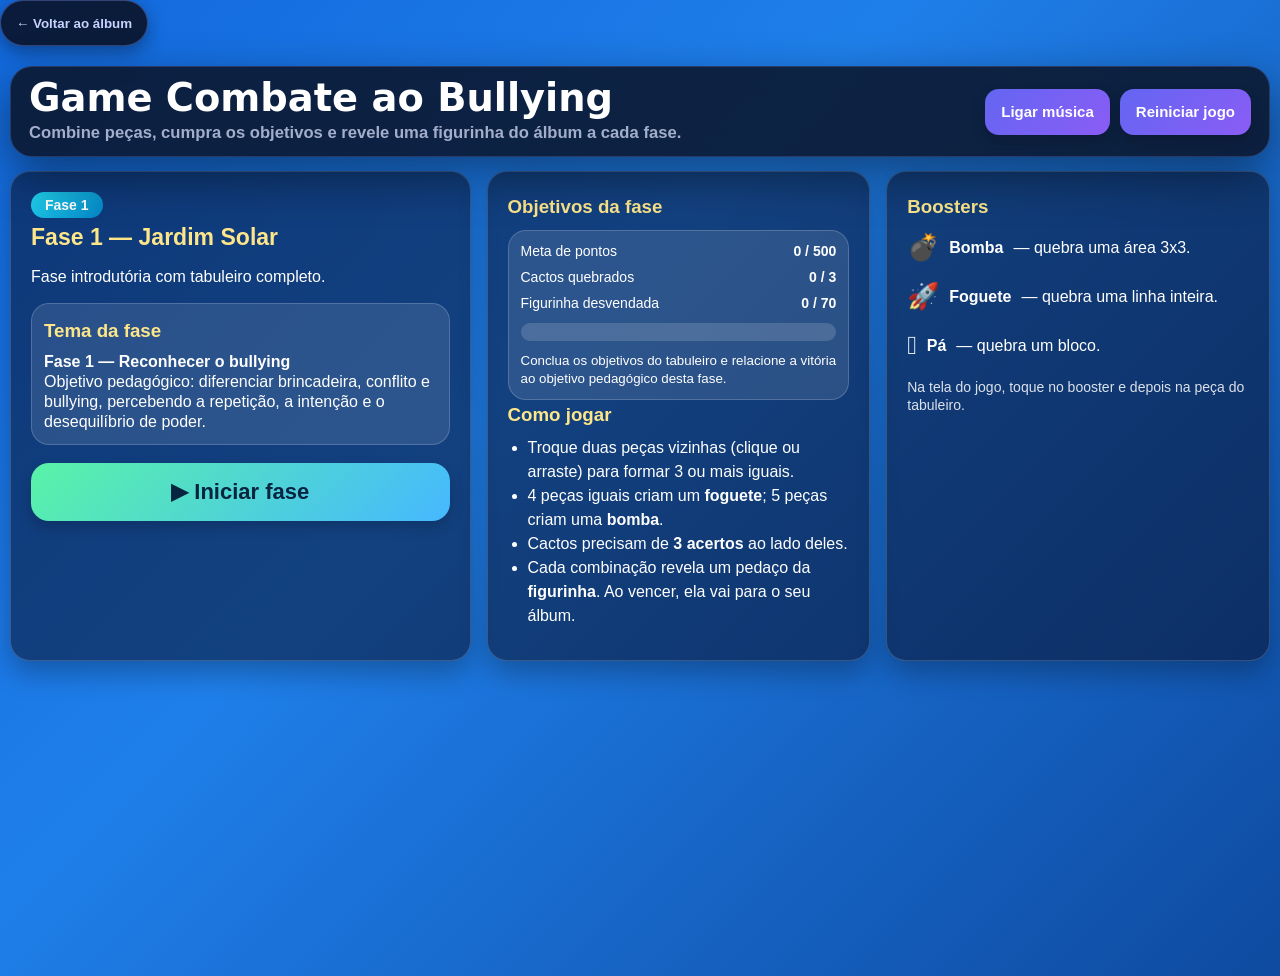
==== commit bb250a03: "Game em duas telas: explicação da fase e jogo em tela cheia (figurinha à esquerda, boosters à direit" ====
--- a/game/index.html
+++ b/game/index.html
@@ -21,7 +21,8 @@
 
   <button id="dxGameBack" onclick="window.location.href='../index.html'">← Voltar ao álbum</button>
 
-  <div class="pagina">
+  <!-- TELA 1: explicação da fase -->
+  <div class="pagina" id="telaIntro">
     <header class="topbar">
       <div>
         <h1>Game Combate ao Bullying</h1>
@@ -33,102 +34,105 @@
       </div>
     </header>
 
-    <main class="layout">
-      <aside class="painel painel-esquerdo">
-        <div class="placa">
-          <span class="placa-titulo">FASE</span>
-          <strong id="faseAtual">1</strong>
+    <main class="intro-grade">
+      <section class="intro-card intro-fase">
+        <span class="intro-etiqueta">Fase <b id="faseAtual">1</b></span>
+        <h2 id="tituloFase">Fase 1</h2>
+        <p id="subtituloFase">Troque peças por clique ou arrastando um bloco por vez.</p>
+        <div class="painel-preparo">
+          <h3>Tema da fase</h3>
+          <p id="temaFase">Cada fase tem layout, fundo e dificuldade próprios.</p>
         </div>
+        <button id="btnIniciarFase" class="btn btn-primary btn-iniciar">▶ Iniciar fase</button>
+      </section>
 
-        <div class="card-info">
-          <div class="linha-info"><span>Pontos</span><strong id="pontos">0</strong></div>
-          <div class="linha-info"><span>Jogadas</span><strong id="movimentos">0</strong></div>
-          <div class="linha-info"><span>Figurinha</span><strong id="figurinhaNumero">001</strong></div>
-        </div>
-
+      <section class="intro-card">
+        <h3>Objetivos da fase</h3>
         <div class="objetivos">
-          <h2>Objetivos</h2>
           <div class="objetivo-item"><span>Meta de pontos</span><strong id="metaPontos">0 / 0</strong></div>
           <div class="objetivo-item"><span>Cactos quebrados</span><strong id="metaCactos">0 / 0</strong></div>
           <div class="objetivo-item"><span>Figurinha desvendada</span><strong id="metaFigurinha">0 / 0</strong></div>
           <div class="barra"><div id="progresso" class="progresso"></div></div>
           <small id="descricaoFase">Conclua os 3 objetivos para passar de fase.</small>
         </div>
-
-        <div class="painel-preparo">
-          <h2>Tema da fase</h2>
-          <p id="temaFase">Cada fase agora tem layout próprio, fundo próprio e dificuldade própria.</p>
-        </div>
-      </aside>
-
-      <section class="centro">
-        <div class="tabuleiro-topo">
-          <h2 id="tituloFase">Fase 1</h2>
-          <p id="subtituloFase">Troque peças por clique ou arrastando um bloco por vez.</p>
-        </div>
-
-        <div id="statusBooster" class="status-booster">Nenhum booster ativo.</div>
-
-        <div class="tabuleiro-wrap">
-          <div id="tabuleiro" class="tabuleiro"></div>
-        </div>
-
-        <div class="acoes-centro">
-          <button id="btnEmbaralhar" class="btn">Embaralhar</button>
-          <button id="btnProximaFase" class="btn btn-primary" disabled>Próxima fase</button>
-        </div>
+        <h3>Como jogar</h3>
+        <ul class="intro-lista">
+          <li>Troque duas peças vizinhas (clique ou arraste) para formar 3 ou mais iguais.</li>
+          <li>4 peças iguais criam um <b>foguete</b>; 5 peças criam uma <b>bomba</b>.</li>
+          <li>Cactos precisam de <b>3 acertos</b> ao lado deles.</li>
+          <li>Cada combinação revela um pedaço da <b>figurinha</b>. Ao vencer, ela vai para o seu álbum.</li>
+        </ul>
       </section>
 
-      <aside class="painel painel-direito">
-        <div class="figurinha-box">
-          <div class="figurinha-head">
-            <h2>Figurinha sendo desvendada</h2>
-            <span id="figurinhaArquivo" class="etiqueta-arquivo">Figurinha do álbum</span>
+      <section class="intro-card">
+        <h3>Boosters</h3>
+        <ul class="intro-lista intro-boosters">
+          <li><span>💣</span><b>Bomba</b> — quebra uma área 3x3.</li>
+          <li><span>🚀</span><b>Foguete</b> — quebra uma linha inteira.</li>
+          <li><span>🪏</span><b>Pá</b> — quebra um bloco.</li>
+        </ul>
+        <p class="intro-dica">Na tela do jogo, toque no booster e depois na peça do tabuleiro.</p>
+      </section>
+    </main>
+  </div>
+
+  <!-- TELA 2: jogo em tela cheia -->
+  <div id="telaJogo" class="tela-jogo escondida">
+    <aside class="jogo-esq">
+      <div class="jogo-titulo"><b>Fase <span id="jogoFaseNum">1</span></b> <span id="jogoFaseNome"></span></div>
+      <div class="figurinha-box">
+        <div class="figurinha-head">
+          <h2>Figurinha sendo revelada</h2>
+          <span id="figurinhaArquivo" class="etiqueta-arquivo">Figurinha do álbum</span>
+        </div>
+        <div id="stickerPreview" class="sticker-preview sem-imagem">
+          <img id="stickerImage" alt="Figurinha" />
+          <div id="stickerFallback" class="sticker-fallback">
+            <div class="fallback-numero" id="fallbackNumero">001</div>
+            <div class="fallback-texto">FIGURINHA</div>
           </div>
-          <div id="stickerPreview" class="sticker-preview sem-imagem">
-            <img id="stickerImage" alt="Figurinha" />
-            <div id="stickerFallback" class="sticker-fallback">
-              <div class="fallback-numero" id="fallbackNumero">001</div>
-              <div class="fallback-texto">FIGURINHA</div>
-            </div>
-            <div id="stickerMask" class="sticker-mask"></div>
-          </div>
-          <div class="figurinha-stats">
-            <span id="coberturaRestante">0 blocos cobrindo</span>
-            <span id="porcentagemVisivel">0% visível</span>
-          </div>
+          <div id="stickerMask" class="sticker-mask"></div>
         </div>
+        <div class="figurinha-stats">
+          <span id="coberturaRestante">0 blocos cobrindo</span>
+          <span id="porcentagemVisivel">0% visível</span>
+        </div>
+      </div>
+    </aside>
 
-        <h2>Boosters</h2>
-        <button id="boosterBomba" class="booster-btn">
-          <span class="booster-icone">💣</span>
-          <span class="booster-texto"><strong>Bomba</strong><small>Queima pavio e quebra área 3x3</small></span>
-          <span id="qtdBomba" class="booster-qtd">3</span>
-        </button>
+    <section class="jogo-centro">
+      <div id="tabuleiro" class="tabuleiro"></div>
+    </section>
 
-        <button id="boosterFoguete" class="booster-btn">
-          <span class="booster-icone">🚀</span>
-          <span class="booster-texto"><strong>Foguete</strong><small>Quebra uma linha horizontal</small></span>
-          <span id="qtdFoguete" class="booster-qtd">3</span>
-        </button>
-
-        <button id="boosterPa" class="booster-btn">
-          <span class="booster-icone">🪏</span>
-          <span class="booster-texto"><strong>Pá</strong><small>Quebra 1 bloco</small></span>
-          <span id="qtdPa" class="booster-qtd">3</span>
-        </button>
-
-        <div class="ajuda">
-          <h3>Regras</h3>
-          <ul>
-            <li>4 peças: cria <b>foguete horizontal</b>.</li>
-            <li>5 peças: cria <b>bomba</b>.</li>
-            <li>Cactos precisam de <b>3 acertos</b>.</li>
-            <li>Cada fase tem <b>layout e fundo diferentes</b>.</li>
-          </ul>
-        </div>
-      </aside>
-    </main>
+    <aside class="jogo-dir">
+      <div class="card-info">
+        <div class="linha-info"><span>Pontos</span><strong id="pontos">0</strong></div>
+        <div class="linha-info"><span>Jogadas</span><strong id="movimentos">0</strong></div>
+        <div class="linha-info"><span>Figurinha</span><strong id="figurinhaNumero">001</strong></div>
+      </div>
+      <div id="statusBooster" class="status-booster">Nenhum booster ativo.</div>
+      <button id="boosterBomba" class="booster-btn">
+        <span class="booster-icone">💣</span>
+        <span class="booster-texto"><strong>Bomba</strong><small>Área 3x3</small></span>
+        <span id="qtdBomba" class="booster-qtd">3</span>
+      </button>
+      <button id="boosterFoguete" class="booster-btn">
+        <span class="booster-icone">🚀</span>
+        <span class="booster-texto"><strong>Foguete</strong><small>Linha inteira</small></span>
+        <span id="qtdFoguete" class="booster-qtd">3</span>
+      </button>
+      <button id="boosterPa" class="booster-btn">
+        <span class="booster-icone">🪏</span>
+        <span class="booster-texto"><strong>Pá</strong><small>1 bloco</small></span>
+        <span id="qtdPa" class="booster-qtd">3</span>
+      </button>
+      <div class="jogo-acoes">
+        <button id="btnEmbaralhar" class="btn">Embaralhar</button>
+        <button id="btnProximaFase" class="btn btn-primary" disabled>Próxima fase</button>
+        <button id="btnVerExplicacao" class="btn btn-dark">ⓘ Explicação da fase</button>
+        <button id="btnSairJogo" class="btn btn-dark">← Voltar ao álbum</button>
+      </div>
+    </aside>
   </div>
 
   <div id="modal" class="modal escondido">
@@ -147,27 +151,27 @@
   <script src="script.js"></script>
   <script src="game-v13.js"></script>
 <script>
-/* Computador: o tabuleiro diminui para caber na altura da tela; o resto ocupa a largura toda. */
+/* Duas telas: explicação da fase e jogo em tela cheia */
 (function(){
-  function ajustar(){
-    var pg=document.querySelector('.pagina'), tab=document.getElementById('tabuleiro'), centro=document.querySelector('.centro'); if(!pg||!tab||!centro) return;
-    var paineis=document.querySelectorAll('.layout > .painel');
-    pg.style.zoom='';
-    tab.style.removeProperty('width'); tab.style.removeProperty('height');
-    paineis.forEach(function(p){p.style.removeProperty('max-height');});
-    document.body.classList.toggle('cb-desktop', window.innerWidth>=1101);
-    if(window.innerWidth<1101) return;
-    paineis.forEach(function(p){p.style.setProperty('max-height','120px','important');});
-    var topo=tab.getBoundingClientRect().top+window.scrollY;
-    var abaixo=centro.getBoundingClientRect().bottom-tab.getBoundingClientRect().bottom;
-    var lado=Math.floor(window.innerHeight-topo-abaixo-50);
-    lado=Math.max(260,Math.min(640,lado));
-    tab.style.setProperty('width',lado+'px','important'); tab.style.setProperty('height',lado+'px','important');
-    var h=centro.offsetHeight;
-    paineis.forEach(function(p){p.style.setProperty('max-height',h+'px','important');});
+  var intro=document.getElementById('telaIntro'), jogo=document.getElementById('telaJogo'), voltar=document.getElementById('dxGameBack');
+  function mostrarJogo(){
+    intro.classList.add('escondida'); jogo.classList.remove('escondida'); if(voltar) voltar.classList.add('escondida');
+    document.body.classList.add('modo-jogo');
+    try{ if(!document.fullscreenElement && document.documentElement.requestFullscreen && window.innerWidth>900) document.documentElement.requestFullscreen().catch(function(){}); }catch(e){}
   }
-  window.addEventListener('load',function(){ajustar();setTimeout(ajustar,600);setTimeout(ajustar,1800);});
-  window.addEventListener('resize',function(){clearTimeout(window.__cbz);window.__cbz=setTimeout(ajustar,150);});
+  function mostrarIntro(){
+    jogo.classList.add('escondida'); intro.classList.remove('escondida'); if(voltar) voltar.classList.remove('escondida');
+    document.body.classList.remove('modo-jogo'); window.scrollTo(0,0);
+  }
+  document.getElementById('btnIniciarFase').addEventListener('click',mostrarJogo);
+  document.getElementById('btnVerExplicacao').addEventListener('click',mostrarIntro);
+  document.getElementById('btnSairJogo').addEventListener('click',function(){ try{ if(document.fullscreenElement) document.exitFullscreen(); }catch(e){} window.location.href='../index.html'; });
+  // título da fase também na tela do jogo
+  function copiarTitulo(){ document.getElementById('jogoFaseNum').textContent=document.getElementById('faseAtual').textContent; document.getElementById('jogoFaseNome').textContent=(document.getElementById('tituloFase').textContent||'').replace(/^Fase\s*\d+\s*[—-]\s*/,''); }
+  var ultimaFase=null;
+  new MutationObserver(function(){ copiarTitulo(); var f=document.getElementById('faseAtual').textContent; if(ultimaFase!==null && f!==ultimaFase) mostrarIntro(); ultimaFase=f; }).observe(document.getElementById('faseAtual'),{childList:true,characterData:true,subtree:true});
+  new MutationObserver(copiarTitulo).observe(document.getElementById('tituloFase'),{childList:true,characterData:true,subtree:true});
+  window.addEventListener('load',function(){ copiarTitulo(); ultimaFase=document.getElementById('faseAtual').textContent; });
 })();
 </script>
 </body>
--- a/game/style.css
+++ b/game/style.css
@@ -678,17 +678,48 @@
 body:not(#cb) #dxGameBack{background:rgba(10,15,31,.85)!important; color:#c7d2fe!important; border:1px solid rgba(148,163,255,.3)!important; box-shadow:0 6px 18px rgba(0,0,0,.35)!important}
 
 
-/* ===== Computador: largura total, tabuleiro proporcional à altura ===== */
-body.cb-desktop .pagina{width:98%!important;max-width:none!important;padding-top:8px!important;padding-bottom:8px!important}
-body.cb-desktop #dxGameBack{position:fixed!important;top:12px!important;left:14px!important;z-index:1000!important}
-body.cb-desktop .topbar{padding:10px 18px 10px 190px!important;margin-bottom:10px!important}
-body.cb-desktop .topbar h1{font-size:26px!important}
-body.cb-desktop .layout{grid-template-columns:minmax(250px,1fr) auto minmax(290px,1fr)!important;gap:14px!important;align-items:start!important}
-body.cb-desktop .painel{overflow-y:auto!important;overflow-x:hidden!important}
-body.cb-desktop .tabuleiro{transform:none!important;max-width:none!important;max-height:none!important}
-body.cb-desktop .centro{min-width:0}
-body.cb-desktop .sticker-preview{max-width:300px!important}
-.peca{border-radius:22%!important}
-.forma-triangulo{width:62%!important;height:56%!important;border:0!important;background:linear-gradient(180deg,#fff7a8,#ff9f00)!important;clip-path:polygon(50% 0,100% 100%,0 100%);filter:none!important}
-body.cb-desktop{padding-bottom:0!important;min-height:0!important}
-html:has(body.cb-desktop){min-height:0!important}
+/* ===== Tela 1 (explicação) e Tela 2 (jogo em tela cheia) ===== */
+.escondida{display:none!important}
+.intro-grade{display:grid;grid-template-columns:1.2fr 1fr 1fr;gap:16px;align-items:stretch}
+.intro-card{background:rgba(10,15,40,.55);border:1px solid rgba(255,255,255,.16);border-radius:20px;padding:20px;color:#fff;box-shadow:0 12px 28px rgba(0,0,0,.28)}
+.intro-card h2{font-size:28px;margin:6px 0 6px;color:#fde68a}
+.intro-card h3{margin:4px 0 10px;color:#fde68a}
+.intro-etiqueta{display:inline-block;background:linear-gradient(135deg,#22d3ee,#0284c7);border-radius:999px;padding:5px 14px;font-weight:800;font-size:14px}
+.intro-lista{margin:0 0 12px;padding-left:20px;line-height:1.5}
+.intro-boosters{list-style:none;padding:0}.intro-boosters li{display:flex;gap:10px;align-items:center;margin-bottom:10px}.intro-boosters span{font-size:26px}
+.intro-dica{opacity:.85;font-size:14px}
+.intro-fase .painel-preparo{margin:14px 0 18px}
+.btn-iniciar{font-size:22px!important;padding:16px 30px!important;width:100%;border-radius:18px!important}
+@media(max-width:1000px){.intro-grade{grid-template-columns:1fr}}
+
+body.modo-jogo{overflow:hidden!important;padding:0!important;min-height:0!important}
+.tela-jogo{position:fixed;inset:0;display:grid;grid-template-columns:minmax(220px,1fr) auto minmax(230px,1fr);gap:16px;padding:14px 18px;align-items:center;z-index:5}
+.tela-jogo aside{height:calc(100vh - 28px);display:flex;flex-direction:column;gap:10px;min-width:0;overflow:hidden}
+.jogo-esq{justify-content:flex-start}
+.jogo-titulo{background:rgba(10,15,40,.6);border:1px solid rgba(255,255,255,.18);border-radius:14px;padding:8px 12px;color:#fde68a;font-weight:800;font-size:16px}
+.jogo-titulo span{color:#fff;font-weight:700}
+.tela-jogo .figurinha-box{flex:1;min-height:0;display:flex;flex-direction:column;background:rgba(10,15,40,.5);border:1px solid rgba(255,255,255,.16);border-radius:18px;padding:12px}
+.tela-jogo .figurinha-head h2{font-size:17px;margin:0}
+body .tela-jogo .sticker-preview{flex:1;min-height:0;height:auto!important;width:auto!important;max-width:100%!important;aspect-ratio:768/1376!important;margin:10px auto 6px!important}
+.tela-jogo .figurinha-stats{display:flex;justify-content:space-between;font-size:13px;color:#e5e7eb}
+.jogo-centro{display:flex;align-items:center;justify-content:center;height:calc(100vh - 28px)}
+body .tela-jogo #tabuleiro.tabuleiro{width:min(calc(100vh - 40px),calc(100vw - 560px))!important;height:min(calc(100vh - 40px),calc(100vw - 560px))!important;max-width:none!important;max-height:none!important;transform:none!important;margin:0!important}
+.jogo-dir{justify-content:flex-start}
+.jogo-dir .card-info{background:rgba(10,15,40,.5);border:1px solid rgba(255,255,255,.16);border-radius:16px;padding:6px 14px}
+.jogo-dir .linha-info{display:flex;justify-content:space-between;padding:6px 0;color:#fff}.jogo-dir .linha-info strong{color:#fde68a;font-size:20px}
+.jogo-dir .status-booster{margin:0!important;text-align:center}
+.jogo-dir .booster-btn{margin:0!important;padding:10px!important}
+.jogo-acoes{margin-top:auto;display:grid;gap:8px}
+.jogo-acoes .btn{width:100%;padding:11px!important}
+.forma-triangulo{width:62%!important;height:56%!important;border:0!important;background:linear-gradient(180deg,#fff7a8,#ffb300)!important;clip-path:polygon(50% 0,100% 100%,0 100%)}
+
+@media(max-width:900px){
+  body.modo-jogo{overflow:auto!important}
+  .tela-jogo{position:static;grid-template-columns:1fr;padding:10px}
+  .tela-jogo aside{height:auto;overflow:visible}
+  .jogo-centro{height:auto;order:-1}
+  body .tela-jogo #tabuleiro.tabuleiro{width:min(94vw,calc(100vh - 160px))!important;height:min(94vw,calc(100vh - 160px))!important}
+  body .tela-jogo .sticker-preview{height:260px!important;flex:none}
+  .jogo-esq{order:2}
+}
+body.modo-jogo #dxGameBack,html body.modo-jogo #dxGameBack{display:none!important}
